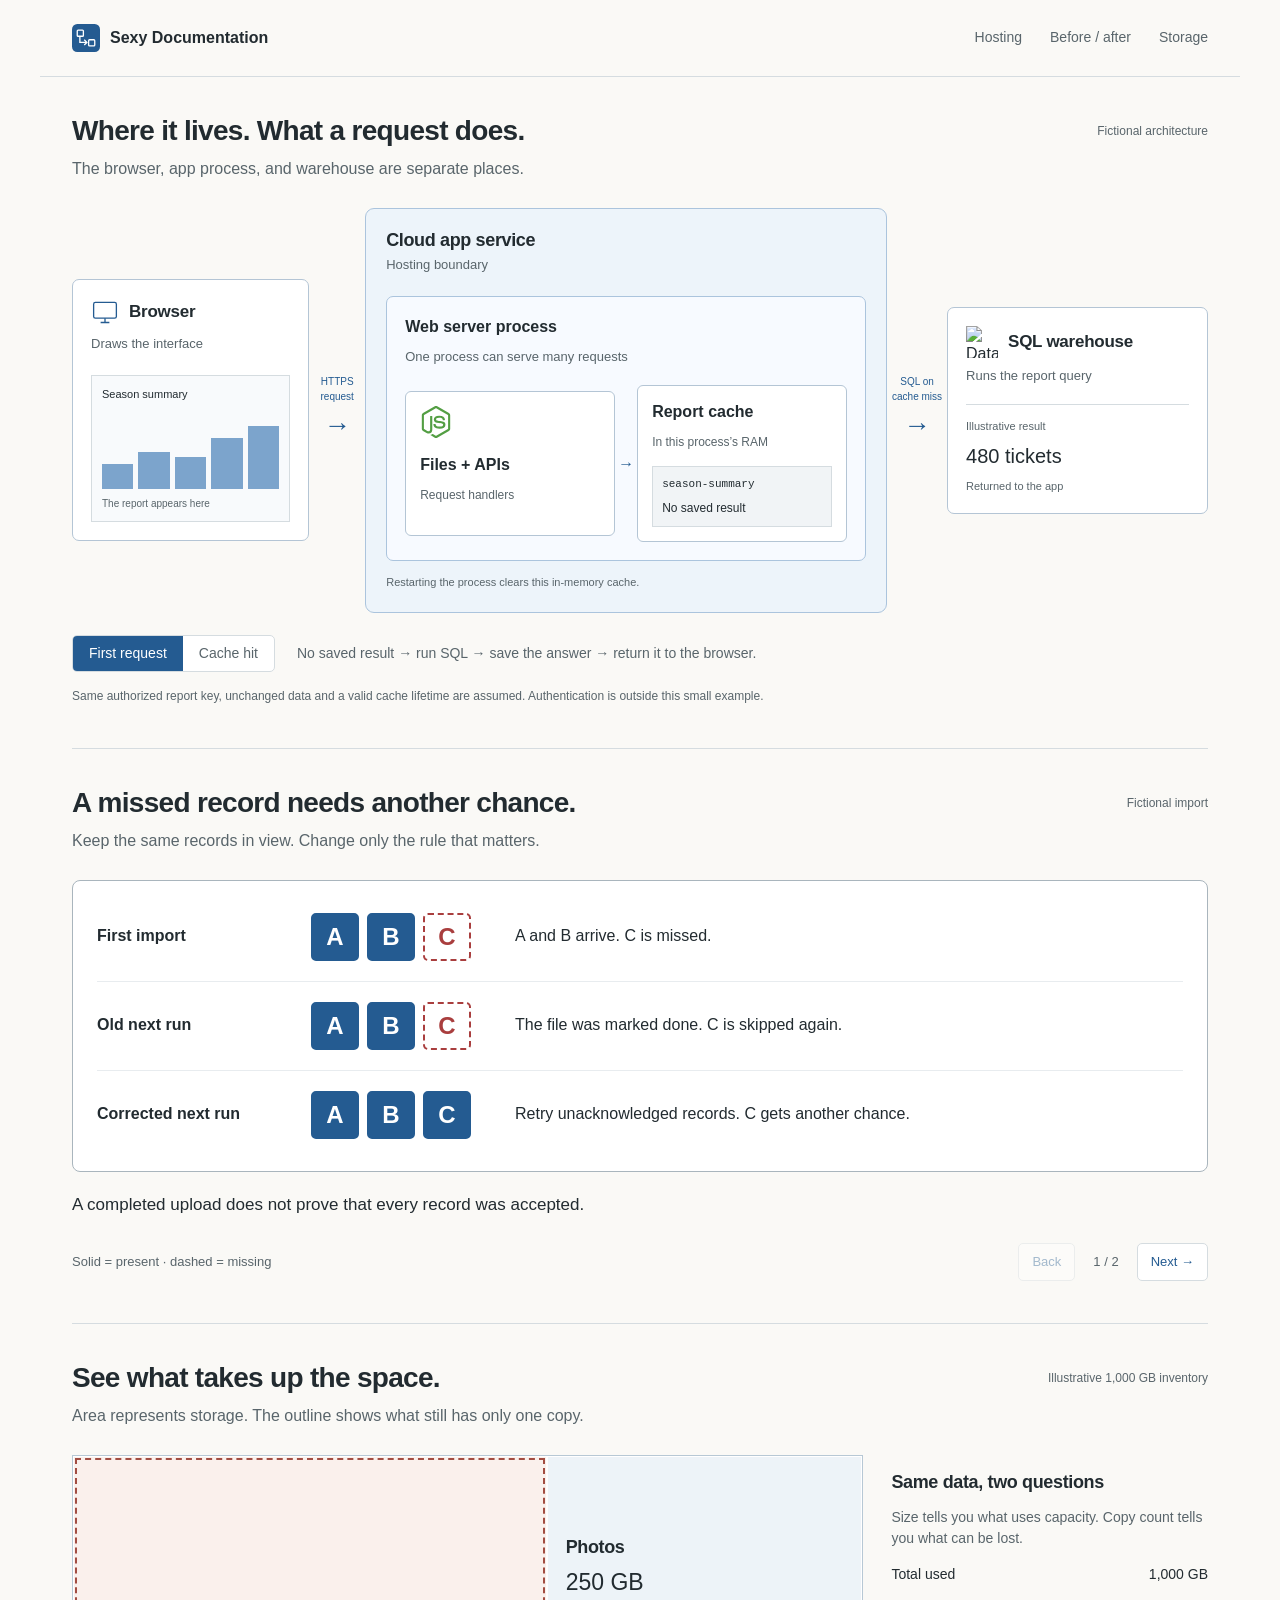
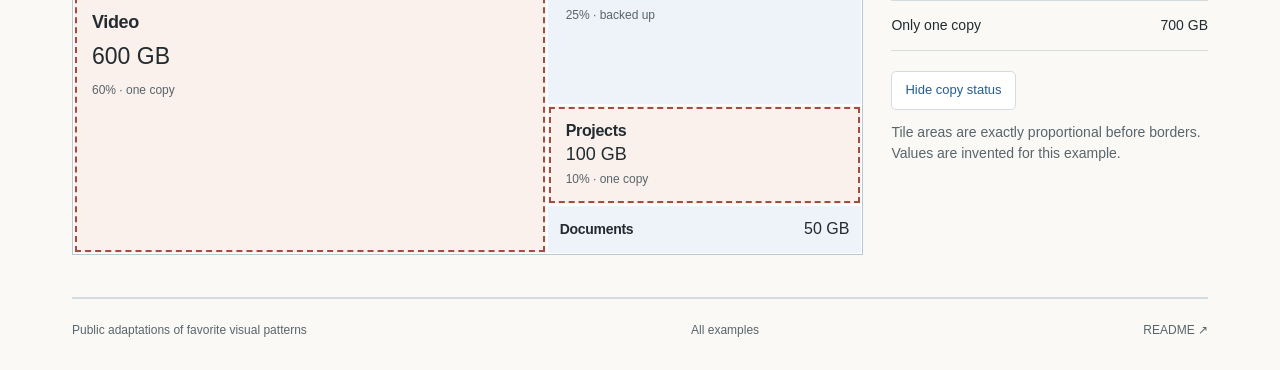
==== examples/favorites.html @ fd1f76d9 "Show five favorite visual demos and name the skill Sexy Documentation" ====
<!doctype html>
<html lang="en">
  <head>
    <meta charset="utf-8" />
    <meta name="viewport" content="width=device-width,initial-scale=1" />
    <title>Favorite visual patterns · Sexy Documentation</title>
    <link rel="stylesheet" href="style.css" />
    <link rel="stylesheet" href="favorites.css" />
    <script defer src="favorites.js"></script>
  </head>
  <body>
    <header class="site-header">
      <a class="wordmark" href="../"
        ><img src="../assets/mark.svg" width="28" height="28" alt="" />Sexy
        Documentation</a
      >
      <nav aria-label="Examples">
        <a href="#hosting">Hosting</a><a href="#slides">Before / after</a
        ><a href="#storage">Storage</a>
      </nav>
    </header>
    <main>
      <section class="favorite" id="hosting">
        <div class="section-head">
          <div>
            <h1>Where it lives. What a request does.</h1>
            <p>The browser, app process, and warehouse are separate places.</p>
          </div>
          <span class="annotation">Fictional architecture</span>
        </div>
        <div class="hosting-map">
          <div class="computer">
            <div class="system-title">
              <svg viewBox="0 0 32 32" aria-hidden="true">
                <rect x="3" y="5" width="26" height="18" rx="2" />
                <path d="M11 28h10M16 23v5" />
              </svg>
              <h2>Browser</h2>
            </div>
            <p>Draws the interface</p>
            <div class="mini-report">
              <span>Season summary</span>
              <div class="bars" aria-hidden="true">
                <i style="height: 35%"></i><i style="height: 52%"></i
                ><i style="height: 45%"></i><i style="height: 72%"></i
                ><i style="height: 90%"></i>
              </div>
              <span>The report appears here</span>
            </div>
          </div>
          <div class="request-edge">
            <span>HTTPS request</span><b aria-hidden="true">→</b>
          </div>
          <div class="cloud">
            <h2>Cloud app service</h2>
            <p>Hosting boundary</p>
            <div class="process">
              <h3>Web server process</h3>
              <p>One process can serve many requests</p>
              <div class="inside">
                <div class="service">
                  <img
                    src="../assets/nodejs.svg"
                    alt="Node.js"
                    width="32"
                    height="32"
                  />
                  <h3>Files + APIs</h3>
                  <p>Request handlers</p>
                </div>
                <span class="arrow" aria-hidden="true">→</span>
                <div class="service cache">
                  <h3>Report cache</h3>
                  <p>In this process’s RAM</p>
                  <div class="cache-record">
                    <code>season-summary</code
                    ><span id="cache-value">No saved result</span>
                  </div>
                </div>
              </div>
            </div>
            <p class="boundary">
              Restarting the process clears this in-memory cache.
            </p>
          </div>
          <div class="query-edge">
            <span id="query-edge-label">SQL on<br />cache miss</span
            ><b aria-hidden="true">→</b>
          </div>
          <div class="warehouse">
            <div class="system-title">
              <img
                src="../assets/databricks.svg"
                alt="Databricks"
                width="32"
                height="32"
              />
              <h2>SQL warehouse</h2>
            </div>
            <p>Runs the report query</p>
            <div class="query-result">
              <span>Illustrative result</span><strong>480 tickets</strong
              ><span>Returned to the app</span>
            </div>
          </div>
        </div>
        <div class="mode-bar">
          <div class="segmented">
            <button data-cache="miss" aria-pressed="true">First request</button
            ><button data-cache="hit" aria-pressed="false">Cache hit</button>
          </div>
          <p id="cache-story" role="status">
            No saved result → run SQL → save the answer → return it to the
            browser.
          </p>
        </div>
        <p class="tiny">
          Same authorized report key, unchanged data and a valid cache lifetime
          are assumed. Authentication is outside this small example.
        </p>
      </section>
      <section class="favorite" id="slides">
        <div class="section-head">
          <div>
            <h1 id="slide-title">A missed record needs another chance.</h1>
            <p>
              Keep the same records in view. Change only the rule that matters.
            </p>
          </div>
          <span class="annotation">Fictional import</span>
        </div>
        <div class="situation" id="retry-slide">
          <div class="record-row">
            <h3>First import</h3>
            <div class="records">
              <span>A</span><span>B</span><span class="missing">C</span>
            </div>
            <p>A and B arrive. C is missed.</p>
          </div>
          <div class="record-row">
            <h3>Old next run</h3>
            <div class="records">
              <span>A</span><span>B</span><span class="missing">C</span>
            </div>
            <p>The file was marked done. C is skipped again.</p>
          </div>
          <div class="record-row">
            <h3>Corrected next run</h3>
            <div class="records">
              <span>A</span><span>B</span><span>C</span>
            </div>
            <p>Retry unacknowledged records. C gets another chance.</p>
          </div>
        </div>
        <div class="situation" id="duplicate-slide" hidden>
          <div class="record-row">
            <h3>Before retry</h3>
            <div class="records">
              <span>A</span><span>B</span><span class="missing">C</span>
            </div>
            <p>The receiver already has A and B.</p>
          </div>
          <div class="record-row">
            <h3>Retry all three</h3>
            <div class="records">
              <span>A</span><span>B</span><span>C</span>
            </div>
            <p>Use the same immutable record keys.</p>
          </div>
          <div class="record-row">
            <h3>After upsert</h3>
            <div class="records">
              <span>A</span><span>B</span><span>C</span>
            </div>
            <p>One row per key. No extra A or B.</p>
          </div>
        </div>
        <p class="takeaway" id="slide-takeaway">
          A completed upload does not prove that every record was accepted.
        </p>
        <div class="slide-footer">
          <span>Solid = present · dashed = missing</span>
          <div>
            <button id="slide-back" disabled>Back</button
            ><output id="slide-count">1 / 2</output
            ><button id="slide-next">Next →</button>
          </div>
        </div>
      </section>
      <section class="favorite" id="storage">
        <div class="section-head">
          <div>
            <h1>See what takes up the space.</h1>
            <p>
              Area represents storage. The outline shows what still has only one
              copy.
            </p>
          </div>
          <span class="annotation">Illustrative 1,000 GB inventory</span>
        </div>
        <div class="storage-layout">
          <div
            class="treemap"
            role="img"
            aria-label="1,000 GB: Video 600, Photos 250, Projects 100, Documents 50. Video and projects have only one copy."
          >
            <div class="tile video one-copy">
              <h2>Video</h2>
              <strong>600 GB</strong><span>60% · one copy</span>
            </div>
            <div class="tile photos">
              <h2>Photos</h2>
              <strong>250 GB</strong><span>25% · backed up</span>
            </div>
            <div class="tile projects one-copy">
              <h2>Projects</h2>
              <strong>100 GB</strong><span>10% · one copy</span>
            </div>
            <div class="tile documents">
              <h2>Documents</h2>
              <strong>50 GB</strong><span>5% · backed up</span>
            </div>
          </div>
          <aside>
            <h2>Same data, two questions</h2>
            <p>
              Size tells you what uses capacity. Copy count tells you what can
              be lost.
            </p>
            <div class="storage-stat">
              <span>Total used</span><strong>1,000 GB</strong>
            </div>
            <div class="storage-stat">
              <span>Only one copy</span><strong>700 GB</strong>
            </div>
            <button id="storage-toggle" aria-pressed="true">
              Hide copy status
            </button>
            <p class="tiny">
              Tile areas are exactly proportional before borders. Values are
              invented for this example.
            </p>
          </aside>
        </div>
      </section>
      <footer>
        <span>Public adaptations of favorite visual patterns</span
        ><a href="../">All examples</a
        ><a href="https://github.com/jerryshi042003/sexy-documentation"
          >README ↗</a
        >
      </footer>
    </main>
  </body>
</html>
---- examples/style.css ----
:root {
  --paper: #faf9f6;
  --white: #fff;
  --ink: #222b30;
  --muted: #59656b;
  --line: #d5dce0;
  --blue: #245b91;
  --tint: #edf4fa;
  --warm: #f2eee4;
  --radius: 8px;
}
* {
  box-sizing: border-box;
}
html {
  scroll-behavior: smooth;
  scroll-padding-top: 24px;
}
body {
  margin: 0;
  background: var(--paper);
  color: var(--ink);
  font:
    16px/1.55 -apple-system,
    BlinkMacSystemFont,
    "Segoe UI",
    sans-serif;
}
::selection {
  background: #c8dfef;
  color: #142f47;
}
a {
  color: var(--blue);
  text-underline-offset: 5px;
}
button,
select {
  font: inherit;
}
button,
a,
select,
summary {
  -webkit-tap-highlight-color: transparent;
}
button {
  cursor: pointer;
}
a:focus-visible,
button:focus-visible,
select:focus-visible,
summary:focus-visible {
  outline: 3px solid var(--blue);
  outline-offset: 4px;
}
h1,
h2,
h3,
p {
  margin: 0;
}
h1 {
  font-size: clamp(32px, 4.2vw, 50px);
  font-weight: 600;
  letter-spacing: -0.035em;
  line-height: 1.15;
}
h2 {
  font-size: 24px;
  font-weight: 600;
  letter-spacing: -0.02em;
  line-height: 1.3;
}
h3 {
  font-size: 16px;
  font-weight: 600;
}
p {
  color: var(--muted);
}
.symbol-bank {
  position: absolute;
  width: 0;
  height: 0;
  overflow: hidden;
}
.skip {
  position: absolute;
  left: 20px;
  top: -80px;
  background: white;
  padding: 12px;
  z-index: 10;
}
.skip:focus {
  top: 12px;
}
.site-header {
  max-width: 1200px;
  margin: auto;
  padding: 24px 32px;
  display: flex;
  justify-content: space-between;
  align-items: center;
  border-bottom: 1px solid var(--line);
}
.wordmark {
  display: flex;
  align-items: center;
  gap: 10px;
  font-size: 16px;
  font-weight: 600;
  color: var(--ink);
  text-decoration: none;
}
.site-header nav {
  display: flex;
  gap: 28px;
  font-size: 14px;
}
.site-header nav a {
  color: var(--muted);
  text-decoration: none;
}
.site-header a:hover,
footer a:hover {
  text-decoration: underline;
}
main {
  max-width: 1200px;
  padding: 0 32px;
  margin: auto;
}
.intro {
  padding: 64px 0 48px;
  max-width: 720px;
}
.intro p {
  margin: 18px 0 24px;
  max-width: 570px;
  font-size: 18px;
}
.intro-links {
  display: flex;
  align-items: center;
  gap: 24px;
}
.intro-links a {
  text-decoration: none;
  font-size: 15px;
}
.intro-links span {
  margin-left: 14px;
}
.primary {
  background: var(--blue);
  color: white;
  padding: 11px 18px;
  border-radius: 5px;
}
.primary:hover {
  background: #194974;
}
.section-nav {
  display: flex;
  gap: 30px;
  padding: 16px 0;
  border-block: 1px solid var(--line);
  font-size: 14px;
}
.section-nav a {
  color: var(--ink);
  text-decoration: none;
}
.section-nav a:hover {
  text-decoration: underline;
}
.example {
  padding: 42px 0 48px;
  border-bottom: 1px solid var(--line);
}
.section-head {
  display: flex;
  align-items: flex-start;
  justify-content: space-between;
  gap: 20px;
  margin-bottom: 26px;
}
.section-head p {
  margin-top: 8px;
}
.annotation {
  font-size: 12px;
  color: var(--muted);
  white-space: nowrap;
  padding-top: 7px;
}
.toolbar {
  display: flex;
  align-items: center;
  gap: 30px;
  margin-bottom: 22px;
}
.toolbar p {
  font-size: 14px;
  max-width: 510px;
}
.toolbar fieldset {
  margin: 0;
  padding: 0;
  border: 0;
  flex-shrink: 0;
}
.toolbar legend {
  font-size: 12px;
  margin-bottom: 7px;
  color: var(--muted);
}
.segmented {
  display: flex;
  border: 1px solid var(--line);
  border-radius: 5px;
  overflow: hidden;
  background: white;
}
.segmented button {
  border: 0;
  padding: 7px 16px;
  background: transparent;
  color: var(--muted);
  font-size: 14px;
}
.segmented button[aria-pressed="true"] {
  background: var(--blue);
  color: white;
}
.system-map {
  display: grid;
  grid-template-columns: 1fr 1fr 1fr;
  gap: 24px;
}
.lane {
  border: 1px solid var(--line);
  border-radius: var(--radius);
  padding: 20px;
  background: var(--white);
  position: relative;
  display: flex;
  flex-direction: column;
}
.lane:not(:last-child)::after {
  content: "→";
  position: absolute;
  right: -21px;
  top: 112px;
  font-size: 20px;
  color: var(--blue);
  z-index: 1;
}
.data-lane {
  background: var(--tint);
  border-color: #b6cde0;
}
.lane-heading {
  font-size: 14px;
  font-weight: 600;
  margin-bottom: 20px;
}
.lane-heading span {
  display: block;
  font-size: 12px;
  font-weight: 400;
  color: var(--muted);
  margin-top: 2px;
}
.node {
  display: flex;
  align-items: flex-start;
  gap: 12px;
  padding: 14px 10px;
  border: 1px solid var(--line);
  border-radius: 6px;
  background: white;
  min-height: 108px;
  transition:
    border-color 0.16s,
    background 0.16s;
}
.node svg {
  width: 28px;
  height: 28px;
  flex-shrink: 0;
  fill: none;
  stroke: var(--blue);
  stroke-width: 1.7;
  stroke-linecap: round;
  stroke-linejoin: round;
  margin-top: 2px;
}
.node p {
  font-size: 13px;
  margin-top: 2px;
}
.node code {
  font:
    12px/1.5 ui-monospace,
    SFMono-Regular,
    Consolas,
    monospace;
  display: block;
  margin-top: 10px;
  color: var(--ink);
  overflow-wrap: anywhere;
}
.node.active {
  border: 2px solid var(--blue);
  padding: 13px 9px;
  background: #f8fbff;
}
.node.active h3::after {
  content: " · current";
  font-weight: 400;
  color: var(--blue);
  font-size: 12px;
}
.connector {
  height: 56px;
  display: flex;
  gap: 10px;
  align-items: center;
  justify-content: center;
  font-size: 11px;
  color: var(--muted);
}
.connector i {
  height: 27px;
  width: 1px;
  background: var(--blue);
  position: relative;
}
.connector i::after {
  content: "";
  position: absolute;
  bottom: 0;
  left: -3px;
  border-top: 5px solid var(--blue);
  border-inline: 3.5px solid transparent;
}
.rule-node {
  border-style: dashed;
}
.access {
  font-size: 12px;
  margin-top: auto;
  padding-top: 20px;
}
.boundary-note {
  display: flex;
  gap: 12px;
  padding: 24px 2px;
  align-items: flex-start;
}
.boundary-note p {
  font-size: 14px;
}
.line-swatch {
  height: 20px;
  width: 20px;
  border: 1px dashed var(--muted);
  flex-shrink: 0;
  margin-top: 3px;
}
.trace {
  padding: 18px 0 12px;
  display: flex;
  gap: 22px;
  align-items: center;
}
.trace-controls {
  display: flex;
  gap: 8px;
  flex-shrink: 0;
}
.trace button {
  background: white;
  border: 1px solid var(--line);
  border-radius: 5px;
  padding: 7px 12px;
  font-size: 13px;
  color: var(--blue);
}
.trace button:hover {
  border-color: var(--blue);
}
.trace .quiet {
  background: transparent;
  color: var(--muted);
}
.trace p {
  font-size: 13px;
}
.map-key {
  font-size: 12px;
  max-width: 950px;
}
.calculator {
  display: grid;
  grid-template-columns: 1fr 1fr;
  gap: 60px;
}
.case-select label {
  display: block;
  font-size: 13px;
  color: var(--muted);
  margin-bottom: 8px;
}
select {
  width: 100%;
  max-width: 380px;
  background: white;
  border: 1px solid var(--line);
  border-radius: 5px;
  padding: 10px;
  color: var(--ink);
}
.case-select > p {
  font-size: 15px;
  margin: 16px 0 20px;
  max-width: 430px;
}
details {
  border-block: 1px solid var(--line);
  padding: 13px 0;
  max-width: 430px;
}
summary {
  cursor: pointer;
  font-size: 14px;
  color: var(--blue);
}
.rule-example p {
  font-size: 13px;
  margin-top: 14px;
}
.math {
  font-variant-numeric: tabular-nums;
}
.math > div {
  display: flex;
  justify-content: space-between;
  gap: 20px;
  padding: 11px 0;
  font-size: 15px;
}
.math output {
  font-weight: 500;
}
.math .subtotal {
  border-top: 1px solid var(--line);
}
.math .result {
  border-top: 1px solid var(--ink);
  margin-top: 5px;
  color: var(--blue);
  font-size: 18px;
}
.comparison {
  display: grid;
  grid-template-columns: 1fr 1fr;
  gap: 60px;
}
.comparison h3 {
  margin-bottom: 14px;
}
.comparison ol {
  list-style: none;
  padding: 0;
  margin: 0;
  counter-reset: step;
}
.comparison li {
  position: relative;
  margin-left: 12px;
  padding: 0 0 22px 26px;
  border-left: 1px solid var(--line);
  font-size: 15px;
  counter-increment: step;
}
.comparison li:last-child {
  border-left-color: transparent;
  padding-bottom: 8px;
}
.comparison li::before {
  content: counter(step);
  position: absolute;
  left: -12px;
  top: 0;
  width: 23px;
  height: 23px;
  background: var(--paper);
  border: 1px solid var(--line);
  border-radius: 50%;
  text-align: center;
  font-size: 12px;
  line-height: 22px;
}
.comparison li span {
  display: block;
  font-size: 12px;
  color: var(--muted);
}
.comparison li.machine::before {
  background: var(--tint);
  border-color: var(--blue);
  color: var(--blue);
}
.comparison li.machine span {
  color: var(--blue);
}
.comparison p {
  font-size: 14px;
  margin-top: 16px;
  max-width: 420px;
}
.method {
  display: grid;
  grid-template-columns: 1fr 1fr;
  gap: 60px;
  padding: 45px 0;
}
.method p {
  margin: 12px 0 20px;
  max-width: 440px;
}
.method > a,
.method a {
  font-size: 14px;
}
.method dl {
  margin: 0;
}
.method dl div {
  padding: 0 0 18px;
}
.method dt {
  font-size: 15px;
  font-weight: 500;
}
.method dd {
  margin: 3px 0 0;
  font-size: 14px;
  color: var(--muted);
}
footer {
  padding: 22px 0 30px;
  border-top: 1px solid var(--line);
  display: flex;
  justify-content: space-between;
  gap: 20px;
  font-size: 12px;
  color: var(--muted);
}
footer div {
  display: flex;
  gap: 20px;
}
footer a {
  text-decoration: none;
  color: var(--muted);
}
@media (max-width: 950px) {
  .system-map {
    gap: 18px;
  }
  .lane {
    padding: 14px;
  }
  .lane:not(:last-child)::after {
    right: -17px;
  }
  .node {
    gap: 7px;
  }
  .node svg {
    width: 22px;
  }
  .section-head {
    display: block;
  }
  .annotation {
    display: block;
    margin-top: 8px;
  }
  .trace {
    align-items: flex-start;
    flex-direction: column;
    gap: 10px;
  }
  .calculator,
  .comparison,
  .method {
    gap: 32px;
  }
}
@media (max-width: 700px) {
  .site-header {
    padding: 18px 20px;
    align-items: flex-start;
    gap: 16px;
  }
  .site-header nav {
    gap: 14px;
    font-size: 12px;
  }
  .site-header nav a:first-child {
    display: none;
  }
  .wordmark {
    font-size: 14px;
    gap: 7px;
  }
  .wordmark img {
    width: 22px;
    height: 22px;
  }
  main {
    padding: 0 20px;
  }
  .intro {
    padding: 38px 0 30px;
  }
  .intro p {
    font-size: 16px;
  }
  .section-nav {
    gap: 20px;
    flex-wrap: wrap;
    font-size: 12px;
  }
  .example {
    padding: 30px 0;
  }
  h2 {
    font-size: 22px;
  }
  .section-head p {
    font-size: 15px;
  }
  .annotation {
    white-space: normal;
  }
  .toolbar {
    align-items: flex-start;
    flex-direction: column;
    gap: 12px;
  }
  .system-map {
    grid-template-columns: 1fr;
    gap: 28px;
  }
  .lane {
    padding: 18px;
  }
  .lane:not(:last-child)::after {
    content: "↓";
    top: auto;
    right: 50%;
    bottom: -29px;
  }
  .node {
    min-height: 100px;
    gap: 14px;
    padding: 14px;
  }
  .node.active {
    padding: 13px;
  }
  .node svg {
    width: 28px;
  }
  .node p {
    font-size: 14px;
  }
  .node code {
    font-size: 13px;
  }
  .connector {
    font-size: 12px;
  }
  .lane-heading {
    margin-bottom: 14px;
  }
  .access {
    padding-top: 15px;
  }
  .boundary-note {
    padding: 20px 0 0;
  }
  .calculator,
  .comparison,
  .method {
    grid-template-columns: 1fr;
    gap: 28px;
  }
  .math {
    padding-top: 4px;
  }
  .comparison > div + div {
    padding-top: 12px;
  }
  .method {
    padding: 30px 0;
  }
  .trace-controls {
    flex-wrap: wrap;
  }
  .trace button {
    font-size: 12px;
  }
  footer {
    flex-direction: column;
  }
  footer div {
    flex-wrap: wrap;
    gap: 15px;
  }
  .intro-links {
    gap: 18px;
  }
}
@media (prefers-reduced-motion: reduce) {
  html {
    scroll-behavior: auto;
  }
  * {
    transition: none !important;
  }
}
@media print {
  .site-header nav,
  .intro-links,
  .section-nav,
  .trace-controls,
  footer {
    display: none;
  }
  body {
    background: white;
  }
  .example {
    break-inside: avoid;
  }
  .system-map {
    grid-template-columns: repeat(3, 1fr);
  }
  .lane:not(:last-child)::after {
    content: "→";
    right: -21px;
    top: 112px;
    bottom: auto;
  }
  details {
    display: block;
  }
  details > * {
    display: block;
  }
  .calculator,
  .comparison {
    grid-template-columns: 1fr 1fr;
  }
}

/* Edges connect actual nodes, independently of the ownership containers. */
.system-map {
  position: relative;
}
.flow-edges {
  position: absolute;
  inset: 0;
  width: 100%;
  height: 100%;
  z-index: 2;
  overflow: visible;
  pointer-events: none;
}
.flow-edges path.edge {
  fill: none;
  stroke: var(--blue);
  stroke-width: 1.5;
  marker-end: url(#arrow);
}
.lane:not(:last-child)::after {
  display: none;
}
.intro {
  padding-top: 38px;
  padding-bottom: 30px;
}
.intro h1 {
  font-size: 38px;
}
.intro p {
  margin: 12px 0 20px;
}
.node,
.lane-heading,
.access,
.connector,
.boundary-note {
  position: relative;
  z-index: 3;
}
.node {
  z-index: 4;
}
@media (max-width: 700px) {
  .flow-edges {
    display: none;
  }
  .lane:not(:last-child)::after {
    display: block;
  }
  .intro h1 {
    font-size: 32px;
  }
}
---- examples/favorites.css ----
.favorite {
  padding: 38px 0 42px;
  border-bottom: 1px solid var(--line);
  scroll-margin-top: 16px;
}
.favorite h1 {
  font-size: 28px;
  letter-spacing: -0.025em;
}
.favorite .section-head p {
  font-size: 16px;
  margin-top: 10px;
}
.hosting-map {
  display: grid;
  grid-template-columns: 1fr 56px 2.2fr 60px 1.1fr;
  align-items: center;
  min-height: 390px;
}
.computer,
.warehouse {
  border: 1px solid #b4c5d5;
  border-radius: 7px;
  background: white;
  padding: 18px;
}
.system-title {
  display: flex;
  gap: 10px;
  align-items: center;
}
.system-title h2 {
  font-size: 17px;
  letter-spacing: -0.015em;
}
.system-title svg {
  width: 28px;
  height: 28px;
  stroke: var(--blue);
  fill: none;
  stroke-width: 1.5;
  flex-shrink: 0;
}
.system-title img {
  flex-shrink: 0;
}
.hosting-map p {
  font-size: 13px;
  margin-top: 8px;
}
.cloud {
  background: #edf4fa;
  border: 1px solid #abc4dd;
  border-radius: 9px;
  padding: 20px;
}
.cloud > h2 {
  font-size: 18px;
}
.cloud > p {
  margin-top: 3px;
}
.process {
  border: 1px solid #abc4dd;
  border-radius: 7px;
  margin-top: 20px;
  padding: 18px;
  background: #f7faff;
}
.inside {
  display: grid;
  grid-template-columns: 1fr 22px 1fr;
  align-items: center;
  margin-top: 18px;
}
.service {
  border: 1px solid #b4c5d5;
  background: white;
  border-radius: 6px;
  padding: 14px;
  min-height: 145px;
}
.service img {
  margin-bottom: 7px;
}
.service h3 {
  font-size: 16px;
}
.service p {
  font-size: 12px;
}
.cache-record {
  background: #f1f4f6;
  border: 1px solid var(--line);
  padding: 9px;
  margin-top: 14px;
  font-size: 12px;
}
.cache-record code {
  display: block;
  font-size: 11px;
  overflow-wrap: anywhere;
}
.cache-record span {
  display: block;
  margin-top: 6px;
}
.request-edge,
.query-edge {
  text-align: center;
  color: var(--blue);
  font-size: 10px;
}
.request-edge b,
.query-edge b {
  display: block;
  font-size: 27px;
  font-weight: 400;
}
.query-edge.inactive b {
  opacity: 0.35;
}
.arrow {
  text-align: center;
  color: var(--blue);
}
.mini-report {
  margin-top: 20px;
  padding: 10px;
  background: #f8fafc;
  border: 1px solid var(--line);
  font-size: 11px;
}
.mini-report > span {
  display: block;
}
.mini-report > span:last-child {
  font-size: 10px;
  color: var(--muted);
  margin-top: 7px;
}
.bars {
  height: 70px;
  display: flex;
  gap: 5px;
  align-items: flex-end;
  margin-top: 16px;
}
.bars i {
  flex: 1;
  background: #7ca4cc;
}
.query-result {
  margin-top: 18px;
  border-top: 1px solid var(--line);
  padding-top: 13px;
  display: grid;
  gap: 6px;
  font-size: 11px;
  color: var(--muted);
}
.query-result strong {
  font-size: 20px;
  font-weight: 500;
  color: var(--ink);
}
.cloud .boundary {
  margin-top: 13px;
  font-size: 11px;
}
.mode-bar {
  display: flex;
  align-items: center;
  gap: 22px;
  margin-top: 22px;
}
.mode-bar .segmented {
  flex-shrink: 0;
}
.mode-bar p {
  font-size: 14px;
}
.tiny {
  font-size: 12px;
  margin-top: 15px;
}
.situation {
  background: white;
  border: 1px solid #a9b5bd;
  border-radius: 8px;
  padding: 12px 24px;
}
.situation[hidden] {
  display: none;
}
.record-row {
  display: grid;
  grid-template-columns: 190px 180px 1fr;
  gap: 24px;
  align-items: center;
  padding: 20px 0;
}
.record-row + .record-row {
  border-top: 1px solid #e8ecef;
}
.record-row p {
  font-size: 16px;
  color: var(--ink);
}
.records {
  display: flex;
  gap: 8px;
}
.records span {
  height: 48px;
  width: 48px;
  background: var(--blue);
  border: 2px solid var(--blue);
  border-radius: 5px;
  color: white;
  display: grid;
  place-items: center;
  font-size: 24px;
  font-weight: 600;
}
.records .missing {
  background: white;
  border: 2px dashed #a93e3e;
  color: #a93e3e;
}
.takeaway {
  color: var(--ink);
  margin-top: 20px;
  font-size: 17px;
}
.slide-footer {
  display: flex;
  align-items: center;
  justify-content: space-between;
  margin-top: 25px;
  color: var(--muted);
  font-size: 13px;
}
.slide-footer > div {
  display: flex;
  align-items: center;
  gap: 18px;
}
.slide-footer button,
aside button {
  border: 1px solid var(--line);
  border-radius: 5px;
  background: white;
  color: var(--blue);
  padding: 8px 13px;
  font: inherit;
  cursor: pointer;
}
.slide-footer button:disabled {
  opacity: 0.4;
  cursor: default;
}
.storage-layout {
  display: grid;
  grid-template-columns: 2.5fr 1fr;
  gap: 28px;
}
.treemap {
  height: 400px;
  display: grid;
  grid-template-columns: 60% 40%;
  grid-template-rows: 62.5% 25% 12.5%;
  border: 1px solid #b7c8d5;
}
.tile {
  background: #edf3f8;
  border: 1px solid white;
  display: flex;
  flex-direction: column;
  justify-content: center;
  align-items: flex-start;
  padding: 14px 18px;
  min-width: 0;
  overflow: hidden;
}
.tile h2 {
  font-size: 18px;
}
.tile strong {
  font-size: 23px;
  font-weight: 500;
  margin-top: 5px;
}
.tile span {
  font-size: 12px;
  margin-top: 6px;
  color: var(--muted);
}
.video {
  grid-row: 1/4;
}
.photos {
  grid-column: 2;
  grid-row: 1;
}
.projects {
  grid-column: 2;
  grid-row: 2;
}
.documents {
  grid-column: 2;
  grid-row: 3;
  display: grid;
  grid-template-columns: 1fr 1fr;
  padding: 4px 12px;
  align-items: center;
}
.documents h2 {
  font-size: 14px;
}
.documents strong {
  font-size: 16px;
  margin: 0;
  text-align: right;
}
.documents span {
  display: none;
}
.projects h2 {
  font-size: 16px;
}
.projects strong {
  font-size: 18px;
  margin-top: 0;
}
.projects span {
  margin-top: 1px;
}
.one-copy {
  outline: 2px dashed #a24d42;
  outline-offset: -4px;
  background: #faf0ec;
}
.treemap.hide-status .one-copy {
  outline: 0;
  background: #edf3f8;
}
.treemap.hide-status .tile span {
  visibility: hidden;
}
.storage-layout aside {
  padding: 16px 0;
}
.storage-layout aside h2 {
  font-size: 18px;
}
.storage-layout aside > p {
  font-size: 14px;
  margin-top: 12px;
}
.storage-stat {
  display: flex;
  justify-content: space-between;
  padding: 14px 0;
  border-bottom: 1px solid var(--line);
  font-size: 14px;
}
.storage-stat strong {
  font-weight: 500;
}
aside button {
  margin-top: 20px;
  font-size: 13px;
}
@media (max-width: 850px) {
  .hosting-map {
    grid-template-columns: 1fr;
    gap: 14px;
  }
  .request-edge b,
  .query-edge b {
    transform: rotate(90deg);
  }
  .request-edge span br,
  .query-edge span br {
    display: none;
  }
  .request-edge,
  .query-edge {
    font-size: 12px;
  }
  .computer,
  .warehouse {
    max-width: none;
  }
  .mini-report {
    max-width: 210px;
  }
  .hosting-map .cloud {
    padding: 18px;
  }
  .mode-bar {
    flex-direction: column;
    align-items: flex-start;
    gap: 12px;
  }
  .record-row {
    grid-template-columns: 1fr;
    gap: 12px;
  }
  .storage-layout {
    grid-template-columns: 1fr;
  }
  .treemap {
    height: 480px;
  }
  .favorite h1 {
    font-size: 25px;
  }
  .slide-footer {
    gap: 16px;
    flex-wrap: wrap;
  }
  .situation {
    padding: 8px 18px;
  }
  .inside {
    grid-template-columns: 1fr 24px 1fr;
  }
  .service {
    padding: 10px;
  }
  .service h3 {
    font-size: 15px;
  }
  .documents {
    grid-template-columns: 1fr;
  }
  .documents h2 {
    font-size: 12px;
  }
  .documents strong {
    text-align: left;
    font-size: 14px;
  }
  .projects {
    padding: 10px;
  }
  .projects span {
    font-size: 10px;
  }
  .tile.video {
    padding: 14px;
  }
  .tile.video strong {
    font-size: 24px;
  }
  .tile.photos {
    padding: 10px;
  }
  .tile.photos h2 {
    font-size: 16px;
  }
}
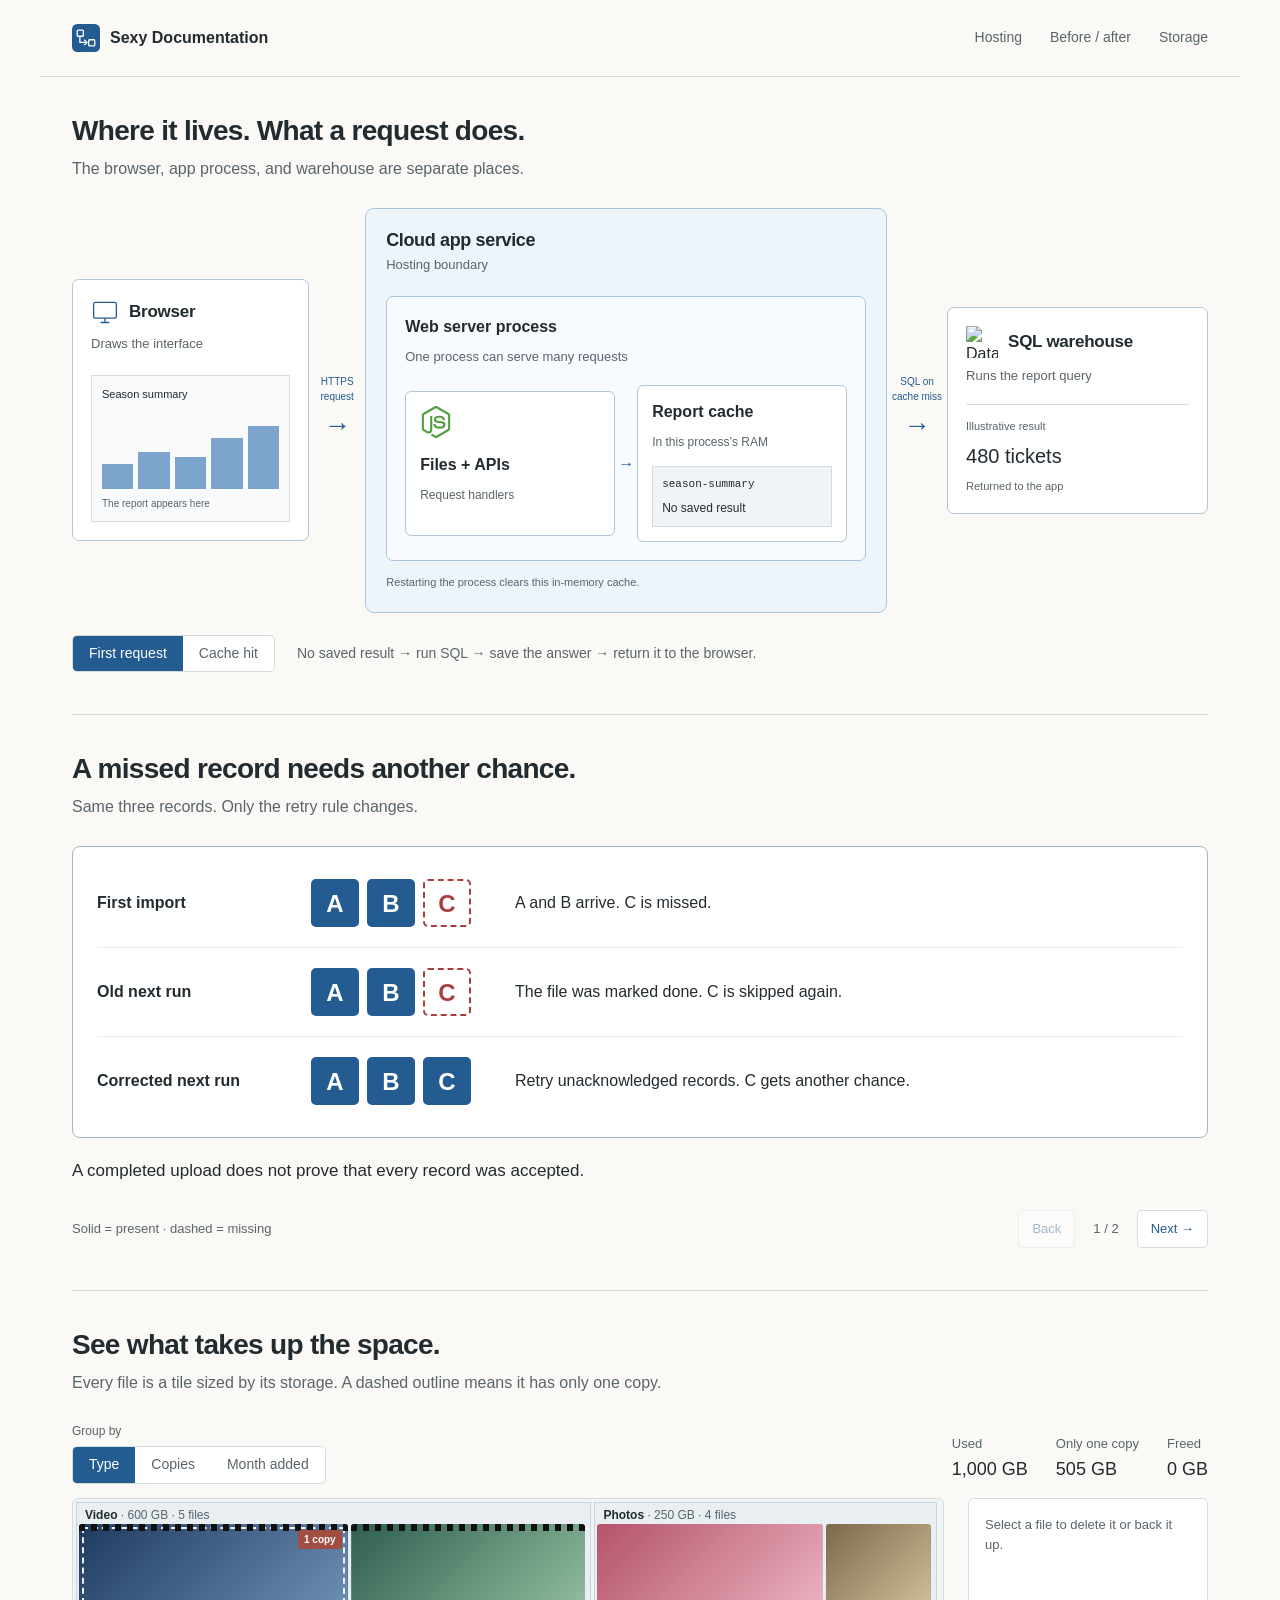
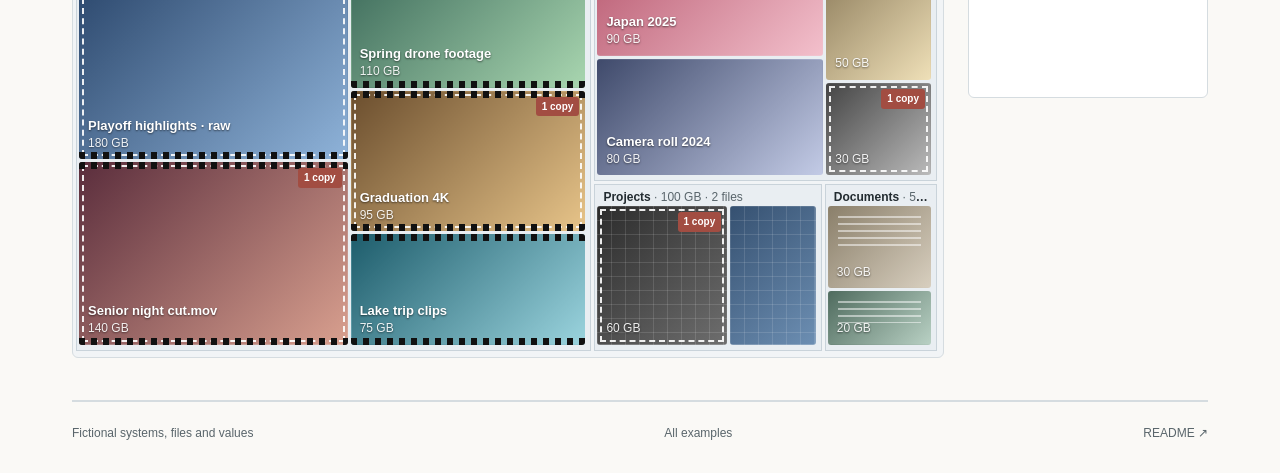
==== commit f8a68115: "Make the storage demo file-level with group, delete and back up; cut page subtext; rewrite workflows" ====
--- a/examples/favorites.html
+++ b/examples/favorites.html
@@ -6,6 +6,7 @@
     <title>Favorite visual patterns · Sexy Documentation</title>
     <link rel="stylesheet" href="style.css" />
     <link rel="stylesheet" href="favorites.css" />
+    <script defer src="storage.js"></script>
     <script defer src="favorites.js"></script>
   </head>
   <body>
@@ -26,7 +27,6 @@
             <h1>Where it lives. What a request does.</h1>
             <p>The browser, app process, and warehouse are separate places.</p>
           </div>
-          <span class="annotation">Fictional architecture</span>
         </div>
         <div class="hosting-map">
           <div class="computer">
@@ -114,20 +114,13 @@
             browser.
           </p>
         </div>
-        <p class="tiny">
-          Same authorized report key, unchanged data and a valid cache lifetime
-          are assumed. Authentication is outside this small example.
-        </p>
       </section>
       <section class="favorite" id="slides">
         <div class="section-head">
           <div>
             <h1 id="slide-title">A missed record needs another chance.</h1>
-            <p>
-              Keep the same records in view. Change only the rule that matters.
-            </p>
-          </div>
-          <span class="annotation">Fictional import</span>
+            <p>Same three records. Only the retry rule changes.</p>
+          </div>
         </div>
         <div class="situation" id="retry-slide">
           <div class="record-row">
@@ -192,59 +185,46 @@
           <div>
             <h1>See what takes up the space.</h1>
             <p>
-              Area represents storage. The outline shows what still has only one
-              copy.
+              Every file is a tile sized by its storage. A dashed outline means
+              it has only one copy.
             </p>
           </div>
-          <span class="annotation">Illustrative 1,000 GB inventory</span>
+        </div>
+        <div class="storage-bar">
+          <fieldset>
+            <legend>Group by</legend>
+            <div class="segmented">
+              <button type="button" data-group="type" aria-pressed="true">
+                Type</button
+              ><button type="button" data-group="copies" aria-pressed="false">
+                Copies</button
+              ><button type="button" data-group="month" aria-pressed="false">
+                Month added
+              </button>
+            </div>
+          </fieldset>
+          <div class="storage-stats">
+            <div><span>Used</span><strong id="stat-used">1,000 GB</strong></div>
+            <div>
+              <span>Only one copy</span><strong id="stat-one">505 GB</strong>
+            </div>
+            <div><span>Freed</span><strong id="stat-freed">0 GB</strong></div>
+          </div>
         </div>
         <div class="storage-layout">
           <div
             class="treemap"
-            role="img"
-            aria-label="1,000 GB: Video 600, Photos 250, Projects 100, Documents 50. Video and projects have only one copy."
-          >
-            <div class="tile video one-copy">
-              <h2>Video</h2>
-              <strong>600 GB</strong><span>60% · one copy</span>
-            </div>
-            <div class="tile photos">
-              <h2>Photos</h2>
-              <strong>250 GB</strong><span>25% · backed up</span>
-            </div>
-            <div class="tile projects one-copy">
-              <h2>Projects</h2>
-              <strong>100 GB</strong><span>10% · one copy</span>
-            </div>
-            <div class="tile documents">
-              <h2>Documents</h2>
-              <strong>50 GB</strong><span>5% · backed up</span>
-            </div>
-          </div>
-          <aside>
-            <h2>Same data, two questions</h2>
-            <p>
-              Size tells you what uses capacity. Copy count tells you what can
-              be lost.
-            </p>
-            <div class="storage-stat">
-              <span>Total used</span><strong>1,000 GB</strong>
-            </div>
-            <div class="storage-stat">
-              <span>Only one copy</span><strong>700 GB</strong>
-            </div>
-            <button id="storage-toggle" aria-pressed="true">
-              Hide copy status
-            </button>
-            <p class="tiny">
-              Tile areas are exactly proportional before borders. Values are
-              invented for this example.
-            </p>
+            id="treemap"
+            role="group"
+            aria-label="Files sized by storage"
+          ></div>
+          <aside class="file-panel" id="file-panel">
+            <p class="file-hint">Select a file to delete it or back it up.</p>
           </aside>
         </div>
       </section>
       <footer>
-        <span>Public adaptations of favorite visual patterns</span
+        <span>Fictional systems, files and values</span
         ><a href="../">All examples</a
         ><a href="https://github.com/jerryshi042003/sexy-documentation"
           >README ↗</a
--- a/examples/favorites.css
+++ b/examples/favorites.css
@@ -246,8 +246,7 @@
   align-items: center;
   gap: 18px;
 }
-.slide-footer button,
-aside button {
+.slide-footer button {
   border: 1px solid var(--line);
   border-radius: 5px;
   background: white;
@@ -260,117 +259,249 @@
   opacity: 0.4;
   cursor: default;
 }
+.storage-bar {
+  display: flex;
+  justify-content: space-between;
+  align-items: flex-end;
+  gap: 24px;
+  flex-wrap: wrap;
+  margin: 22px 0 14px;
+}
+.storage-bar fieldset {
+  border: 0;
+  padding: 0;
+  margin: 0;
+}
+.storage-bar legend {
+  font-size: 12px;
+  color: var(--muted);
+  margin-bottom: 6px;
+  padding: 0;
+}
+.storage-stats {
+  display: flex;
+  gap: 28px;
+  font-size: 13px;
+  color: var(--muted);
+}
+.storage-stats div {
+  display: grid;
+  gap: 2px;
+}
+.storage-stats strong {
+  font-size: 18px;
+  font-weight: 500;
+  color: var(--ink);
+  font-variant-numeric: tabular-nums;
+}
 .storage-layout {
   display: grid;
-  grid-template-columns: 2.5fr 1fr;
-  gap: 28px;
+  grid-template-columns: 1fr 240px;
+  gap: 24px;
+  align-items: start;
 }
 .treemap {
-  height: 400px;
-  display: grid;
-  grid-template-columns: 60% 40%;
-  grid-template-rows: 62.5% 25% 12.5%;
-  border: 1px solid #b7c8d5;
+  position: relative;
+  height: 460px;
+  background: #f1f4f6;
+  border: 1px solid var(--line);
+  border-radius: 6px;
+  overflow: hidden;
+}
+.group {
+  position: absolute;
+  border: 1px solid #c9d3da;
+  background: #e9eef2;
+  transition:
+    left 0.5s,
+    top 0.5s,
+    width 0.5s,
+    height 0.5s;
+}
+.group h3 {
+  font-size: 12px;
+  font-weight: 600;
+  color: var(--ink);
+  padding: 3px 8px 0;
+  white-space: nowrap;
+  overflow: hidden;
+  text-overflow: ellipsis;
+}
+.group h3 span {
+  color: var(--muted);
+  font-weight: 400;
 }
 .tile {
-  background: #edf3f8;
-  border: 1px solid white;
+  position: absolute;
+  margin: 0;
+  padding: 7px 9px;
+  border: 0;
+  border-radius: 3px;
+  background: var(--art) center / cover;
+  color: white;
+  text-align: left;
   display: flex;
   flex-direction: column;
-  justify-content: center;
-  align-items: flex-start;
-  padding: 14px 18px;
-  min-width: 0;
+  justify-content: flex-end;
   overflow: hidden;
-}
-.tile h2 {
-  font-size: 18px;
-}
-.tile strong {
-  font-size: 23px;
-  font-weight: 500;
-  margin-top: 5px;
-}
-.tile span {
+  cursor: pointer;
+  text-shadow: 0 1px 2px rgb(0 0 0 / 0.55);
+  transition:
+    left 0.5s,
+    top 0.5s,
+    width 0.5s,
+    height 0.5s,
+    opacity 0.35s;
+}
+.tile::before,
+.tile::after {
+  content: "";
+  position: absolute;
+  left: 0;
+  right: 0;
+  height: 7px;
+  pointer-events: none;
+}
+.tile.Video::before {
+  top: 0;
+  background: repeating-linear-gradient(90deg, #111 0 6px, transparent 6px 12px);
+}
+.tile.Video::after {
+  bottom: 0;
+  background: repeating-linear-gradient(90deg, #111 0 6px, transparent 6px 12px);
+}
+.tile.Projects::before {
+  inset: 0;
+  height: auto;
+  background:
+    linear-gradient(rgb(255 255 255 / 0.12) 1px, transparent 1px) 0 0 / 100% 14px,
+    linear-gradient(90deg, rgb(255 255 255 / 0.12) 1px, transparent 1px) 0 0 / 14px 100%;
+}
+.tile.Documents::before {
+  inset: 10px 10px auto;
+  height: 40%;
+  background: repeating-linear-gradient(
+    rgb(255 255 255 / 0.5) 0 2px,
+    transparent 2px 7px
+  );
+}
+.tile-name,
+.tile-size {
+  display: block;
+  position: relative;
+}
+.tile-name {
+  font-size: 13px;
+  font-weight: 600;
+  line-height: 1.25;
+}
+.tile-size {
   font-size: 12px;
-  margin-top: 6px;
-  color: var(--muted);
-}
-.video {
-  grid-row: 1/4;
-}
-.photos {
-  grid-column: 2;
-  grid-row: 1;
-}
-.projects {
-  grid-column: 2;
-  grid-row: 2;
-}
-.documents {
-  grid-column: 2;
-  grid-row: 3;
-  display: grid;
-  grid-template-columns: 1fr 1fr;
-  padding: 4px 12px;
-  align-items: center;
-}
-.documents h2 {
+  opacity: 0.9;
+}
+.tile.small .tile-name,
+.tile.tiny .tile-name,
+.tile.tiny .tile-size,
+.tile.tiny .badge {
+  display: none;
+}
+.badge {
+  display: none;
+  position: absolute;
+  top: 6px;
+  right: 6px;
+  font-size: 10px;
+  font-weight: 600;
+  background: #a24d42;
+  color: white;
+  padding: 2px 6px;
+  border-radius: 3px;
+  text-shadow: none;
+}
+.tile.one-copy {
+  outline: 2px dashed rgb(255 255 255 / 0.9);
+  outline-offset: -5px;
+}
+.tile.one-copy .badge {
+  display: block;
+}
+.tile.selected {
+  box-shadow: inset 0 0 0 3px var(--blue), 0 0 0 2px white;
+  z-index: 2;
+}
+.tile:focus-visible {
+  outline: 3px solid var(--blue);
+  outline-offset: 2px;
+  z-index: 2;
+}
+.tile.leaving {
+  opacity: 0;
+  pointer-events: none;
+}
+.file-panel {
+  border: 1px solid var(--line);
+  border-radius: 6px;
+  background: white;
+  padding: 16px;
+  min-height: 200px;
+  display: grid;
+  gap: 10px;
+  align-content: start;
+}
+.file-hint {
   font-size: 14px;
 }
-.documents strong {
-  font-size: 16px;
-  margin: 0;
-  text-align: right;
-}
-.documents span {
-  display: none;
-}
-.projects h2 {
-  font-size: 16px;
-}
-.projects strong {
-  font-size: 18px;
-  margin-top: 0;
-}
-.projects span {
-  margin-top: 1px;
-}
-.one-copy {
-  outline: 2px dashed #a24d42;
-  outline-offset: -4px;
-  background: #faf0ec;
-}
-.treemap.hide-status .one-copy {
-  outline: 0;
-  background: #edf3f8;
-}
-.treemap.hide-status .tile span {
-  visibility: hidden;
-}
-.storage-layout aside {
-  padding: 16px 0;
-}
-.storage-layout aside h2 {
-  font-size: 18px;
-}
-.storage-layout aside > p {
-  font-size: 14px;
-  margin-top: 12px;
-}
-.storage-stat {
-  display: flex;
-  justify-content: space-between;
-  padding: 14px 0;
-  border-bottom: 1px solid var(--line);
-  font-size: 14px;
-}
-.storage-stat strong {
-  font-weight: 500;
-}
-aside button {
-  margin-top: 20px;
-  font-size: 13px;
+.file-art {
+  aspect-ratio: 16 / 10;
+  border-radius: 4px;
+  background: var(--art) center / cover;
+}
+.file-panel h2 {
+  font-size: 17px;
+  line-height: 1.3;
+}
+.file-panel p {
+  font-size: 13px;
+}
+.file-copies {
+  color: #a24d42;
+  font-weight: 600;
+}
+.file-copies.safe {
+  color: #2d6a4f;
+}
+.file-actions {
+  display: flex;
+  gap: 8px;
+  margin-top: 4px;
+}
+.file-actions button,
+.file-status button {
+  border: 1px solid var(--line);
+  border-radius: 5px;
+  background: white;
+  color: var(--blue);
+  padding: 8px 13px;
+  font: inherit;
+  font-size: 13px;
+  cursor: pointer;
+}
+.file-actions button.danger {
+  color: #a24d42;
+}
+.file-actions button:disabled {
+  opacity: 0.45;
+  cursor: default;
+}
+.file-status {
+  font-size: 13px;
+  color: var(--ink);
+  border-top: 1px solid var(--line);
+  padding-top: 10px;
+}
+.file-status button {
+  margin-top: 8px;
+  padding: 5px 10px;
 }
 @media (max-width: 850px) {
   .hosting-map {
@@ -412,7 +543,13 @@
     grid-template-columns: 1fr;
   }
   .treemap {
-    height: 480px;
+    height: 420px;
+  }
+  .storage-stats {
+    gap: 18px;
+  }
+  .file-panel {
+    min-height: 0;
   }
   .favorite h1 {
     font-size: 25px;
@@ -433,32 +570,4 @@
   .service h3 {
     font-size: 15px;
   }
-  .documents {
-    grid-template-columns: 1fr;
-  }
-  .documents h2 {
-    font-size: 12px;
-  }
-  .documents strong {
-    text-align: left;
-    font-size: 14px;
-  }
-  .projects {
-    padding: 10px;
-  }
-  .projects span {
-    font-size: 10px;
-  }
-  .tile.video {
-    padding: 14px;
-  }
-  .tile.video strong {
-    font-size: 24px;
-  }
-  .tile.photos {
-    padding: 10px;
-  }
-  .tile.photos h2 {
-    font-size: 16px;
-  }
-}
+}
